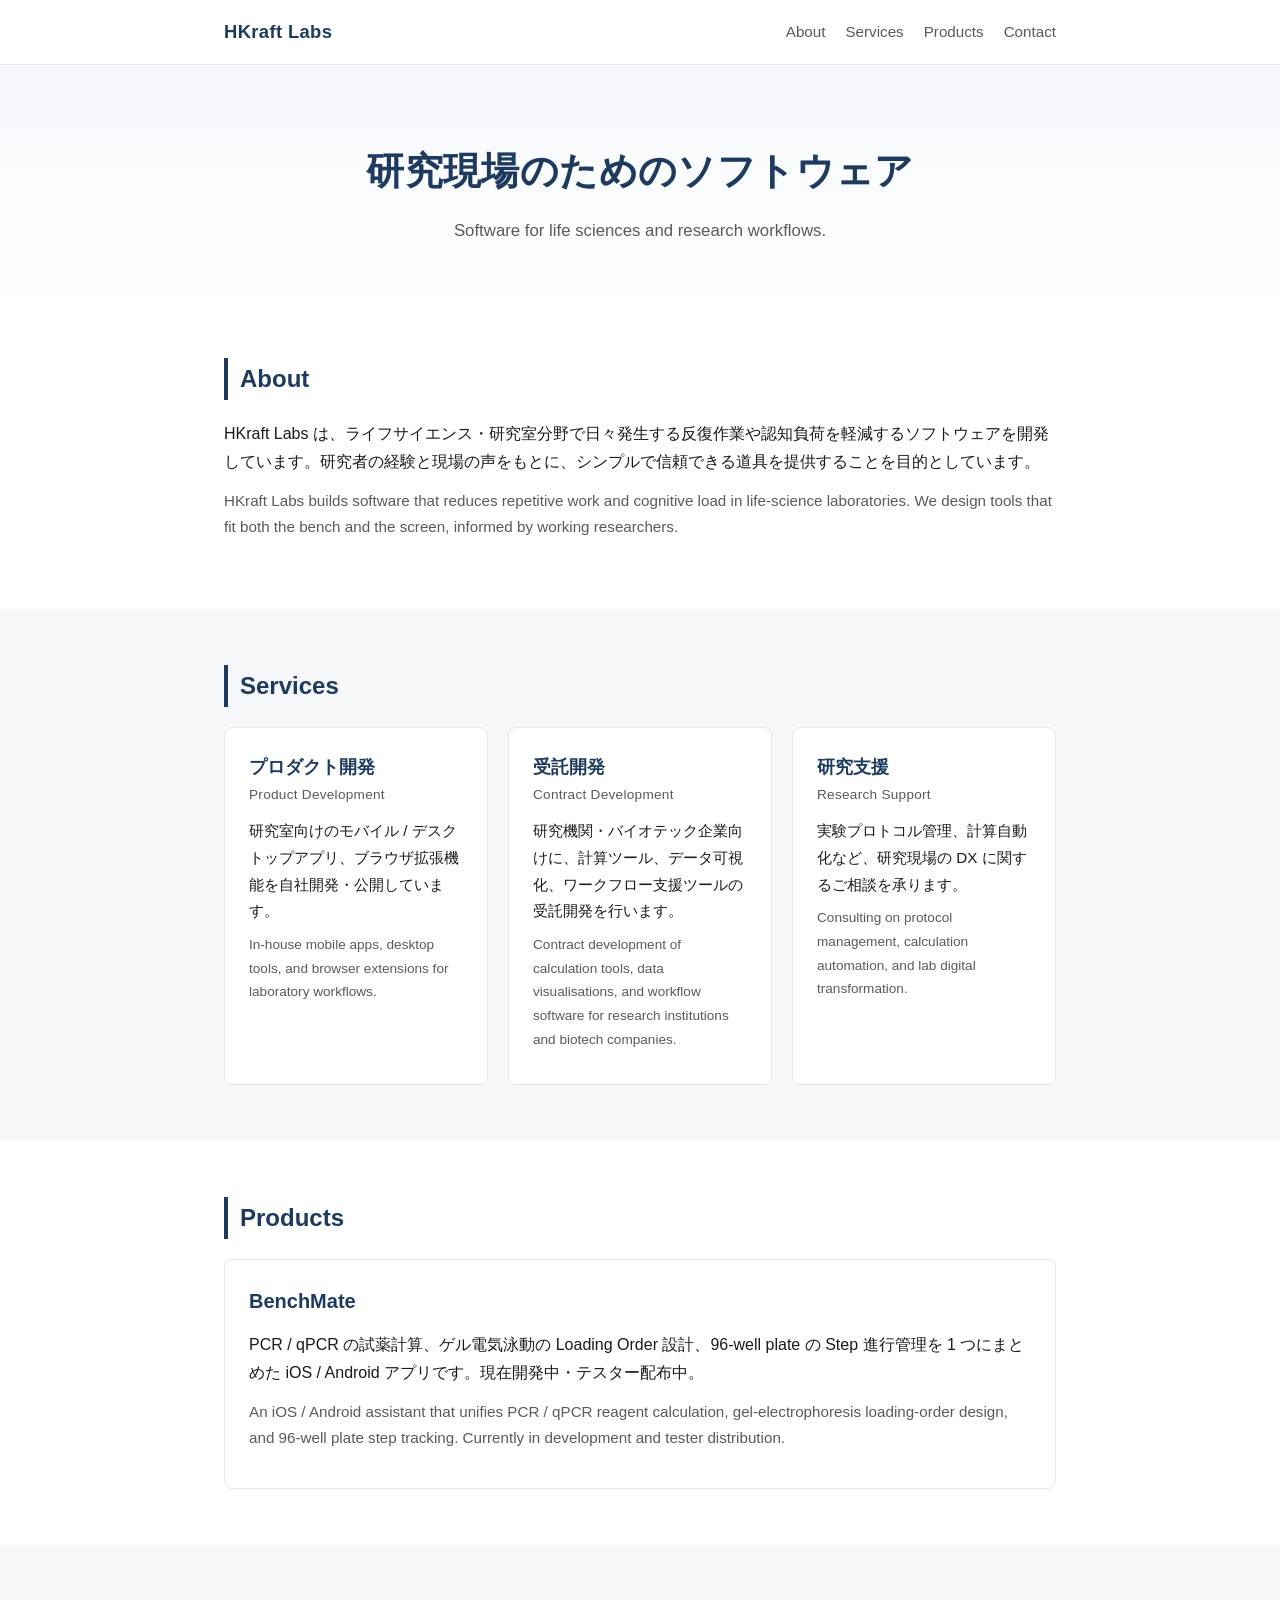
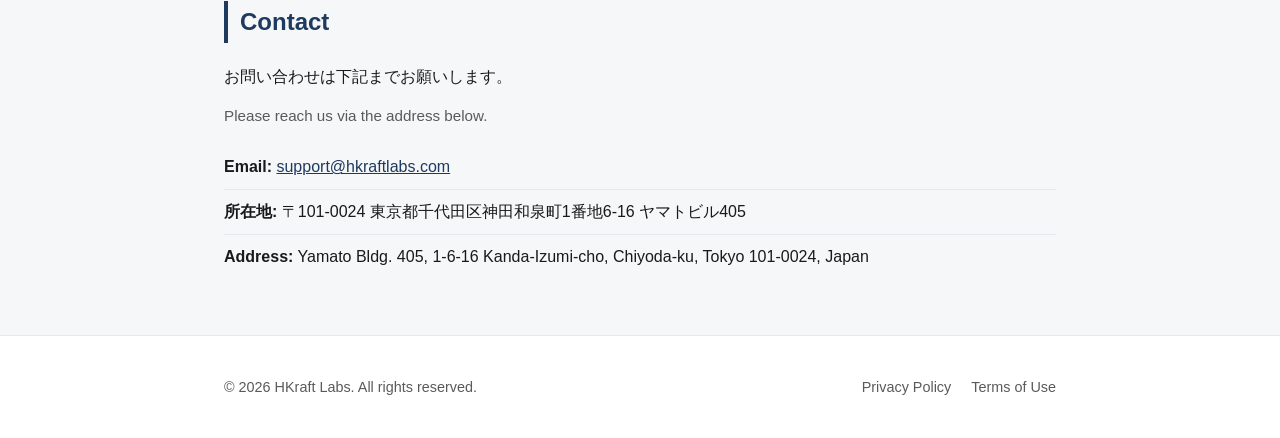
==== index.html @ 36276620 "Initial site: index, privacy, terms" ====
<!DOCTYPE html>
<html lang="ja">
<head>
<meta charset="UTF-8">
<meta name="viewport" content="width=device-width, initial-scale=1.0">
<title>HKraft Labs — 研究室向けソフトウェア / Software for life sciences</title>
<meta name="description" content="HKraft Labs はライフサイエンス・研究室分野向けのソフトウェア開発、受託開発、研究支援を行う組織です。HKraft Labs builds software, contract development, and research support for life-science laboratories.">
<meta name="theme-color" content="#1e3a5f">
<link rel="stylesheet" href="styles.css">
</head>
<body>
<header class="site-header">
  <div class="container header-inner">
    <a href="/" class="logo">HKraft Labs</a>
    <nav class="site-nav">
      <a href="#about">About</a>
      <a href="#services">Services</a>
      <a href="#products">Products</a>
      <a href="#contact">Contact</a>
    </nav>
  </div>
</header>

<main>
  <section class="hero">
    <div class="container">
      <h1>研究現場のためのソフトウェア</h1>
      <p class="lead">Software for life sciences and research workflows.</p>
    </div>
  </section>

  <section id="about" class="section">
    <div class="container">
      <h2>About</h2>
      <p>HKraft Labs は、ライフサイエンス・研究室分野で日々発生する反復作業や認知負荷を軽減するソフトウェアを開発しています。研究者の経験と現場の声をもとに、シンプルで信頼できる道具を提供することを目的としています。</p>
      <p class="en">HKraft Labs builds software that reduces repetitive work and cognitive load in life-science laboratories. We design tools that fit both the bench and the screen, informed by working researchers.</p>
    </div>
  </section>

  <section id="services" class="section section-alt">
    <div class="container">
      <h2>Services</h2>
      <div class="cards">
        <article class="card">
          <h3>プロダクト開発<br><span class="card-en">Product Development</span></h3>
          <p>研究室向けのモバイル / デスクトップアプリ、ブラウザ拡張機能を自社開発・公開しています。</p>
          <p class="en">In-house mobile apps, desktop tools, and browser extensions for laboratory workflows.</p>
        </article>
        <article class="card">
          <h3>受託開発<br><span class="card-en">Contract Development</span></h3>
          <p>研究機関・バイオテック企業向けに、計算ツール、データ可視化、ワークフロー支援ツールの受託開発を行います。</p>
          <p class="en">Contract development of calculation tools, data visualisations, and workflow software for research institutions and biotech companies.</p>
        </article>
        <article class="card">
          <h3>研究支援<br><span class="card-en">Research Support</span></h3>
          <p>実験プロトコル管理、計算自動化など、研究現場の DX に関するご相談を承ります。</p>
          <p class="en">Consulting on protocol management, calculation automation, and lab digital transformation.</p>
        </article>
      </div>
    </div>
  </section>

  <section id="products" class="section">
    <div class="container">
      <h2>Products</h2>
      <article class="product">
        <h3>BenchMate</h3>
        <p>PCR / qPCR の試薬計算、ゲル電気泳動の Loading Order 設計、96-well plate の Step 進行管理を 1 つにまとめた iOS / Android アプリです。現在開発中・テスター配布中。</p>
        <p class="en">An iOS / Android assistant that unifies PCR / qPCR reagent calculation, gel-electrophoresis loading-order design, and 96-well plate step tracking. Currently in development and tester distribution.</p>
      </article>
    </div>
  </section>

  <section id="contact" class="section section-alt">
    <div class="container">
      <h2>Contact</h2>
      <p>お問い合わせは下記までお願いします。</p>
      <p class="en">Please reach us via the address below.</p>
      <ul class="contact-list">
        <li><strong>Email:</strong> <a href="mailto:support@hkraftlabs.com">support@hkraftlabs.com</a></li>
        <li><strong>所在地:</strong> 〒101-0024 東京都千代田区神田和泉町1番地6-16 ヤマトビル405</li>
        <li><strong>Address:</strong> Yamato Bldg. 405, 1-6-16 Kanda-Izumi-cho, Chiyoda-ku, Tokyo 101-0024, Japan</li>
      </ul>
    </div>
  </section>
</main>

<footer class="site-footer">
  <div class="container footer-inner">
    <p>&copy; 2026 HKraft Labs. All rights reserved.</p>
    <nav class="footer-nav">
      <a href="privacy.html">Privacy Policy</a>
      <a href="terms.html">Terms of Use</a>
    </nav>
  </div>
</footer>
</body>
</html>
---- styles.css ----
:root {
  --color-text: #1a1a1a;
  --color-text-muted: #5a5a5a;
  --color-bg: #ffffff;
  --color-bg-alt: #f6f7f9;
  --color-primary: #1e3a5f;
  --color-primary-hover: #294f80;
  --color-border: #e5e7eb;
  --max-width: 880px;
  --radius: 8px;
}

* { box-sizing: border-box; }

html {
  -webkit-text-size-adjust: 100%;
  scroll-behavior: smooth;
}

body {
  margin: 0;
  font-family: -apple-system, BlinkMacSystemFont, "Helvetica Neue", "Hiragino Sans", "Hiragino Kaku Gothic ProN", "Yu Gothic UI", "Meiryo", sans-serif;
  font-size: 16px;
  line-height: 1.75;
  color: var(--color-text);
  background: var(--color-bg);
}

.container {
  max-width: var(--max-width);
  margin: 0 auto;
  padding: 0 24px;
}

/* Header */
.site-header {
  border-bottom: 1px solid var(--color-border);
  background: var(--color-bg);
}
.header-inner {
  display: flex;
  align-items: center;
  justify-content: space-between;
  min-height: 64px;
  padding-top: 12px;
  padding-bottom: 12px;
  gap: 16px;
  flex-wrap: wrap;
}
.logo {
  font-weight: 700;
  font-size: 1.15rem;
  letter-spacing: 0.02em;
  color: var(--color-primary);
  text-decoration: none;
}
.site-nav {
  display: flex;
  gap: 20px;
  flex-wrap: wrap;
}
.site-nav a {
  color: var(--color-text-muted);
  text-decoration: none;
  font-size: 0.95rem;
}
.site-nav a:hover {
  color: var(--color-primary);
}

/* Hero */
.hero {
  background: linear-gradient(180deg, #f6f8fc 0%, #ffffff 100%);
  padding: 72px 0 56px;
  text-align: center;
}
.hero h1 {
  margin: 0 0 12px;
  font-size: clamp(1.7rem, 4vw, 2.4rem);
  font-weight: 700;
  color: var(--color-primary);
  letter-spacing: 0.01em;
}
.hero .lead {
  margin: 0;
  font-size: 1.05rem;
  color: var(--color-text-muted);
}

/* Sections */
.section {
  padding: 56px 0;
}
.section-alt {
  background: var(--color-bg-alt);
}
.section h2 {
  margin: 0 0 20px;
  font-size: 1.5rem;
  font-weight: 700;
  color: var(--color-primary);
  border-left: 4px solid var(--color-primary);
  padding-left: 12px;
}
.section p {
  margin: 0 0 12px;
}
.section p.en {
  color: var(--color-text-muted);
  font-size: 0.95rem;
}

/* Cards */
.cards {
  display: grid;
  grid-template-columns: repeat(auto-fit, minmax(240px, 1fr));
  gap: 20px;
  margin-top: 8px;
}
.card {
  background: var(--color-bg);
  border: 1px solid var(--color-border);
  border-radius: var(--radius);
  padding: 24px;
}
.card h3 {
  margin: 0 0 12px;
  font-size: 1.1rem;
  color: var(--color-primary);
}
.card-en {
  display: block;
  font-size: 0.85rem;
  font-weight: 400;
  color: var(--color-text-muted);
  letter-spacing: 0.02em;
}
.card p {
  margin: 0 0 8px;
  font-size: 0.95rem;
}
.card p.en {
  color: var(--color-text-muted);
  font-size: 0.85rem;
}

/* Product */
.product {
  background: var(--color-bg);
  border: 1px solid var(--color-border);
  border-radius: var(--radius);
  padding: 24px;
}
.product h3 {
  margin: 0 0 12px;
  font-size: 1.25rem;
  color: var(--color-primary);
}

/* Contact list */
.contact-list {
  list-style: none;
  padding: 0;
  margin: 16px 0 0;
}
.contact-list li {
  padding: 8px 0;
  border-bottom: 1px solid var(--color-border);
}
.contact-list li:last-child {
  border-bottom: 0;
}
.contact-list a {
  color: var(--color-primary);
}
.placeholder {
  color: #a16207;
  font-style: italic;
}

/* Legal pages */
.legal {
  padding: 56px 0;
}
.legal h1 {
  margin: 0 0 8px;
  font-size: 1.7rem;
  color: var(--color-primary);
}
.legal h2 {
  margin: 32px 0 12px;
  font-size: 1.15rem;
  color: var(--color-primary);
}
.legal .effective {
  margin: 0 0 28px;
  color: var(--color-text-muted);
  font-size: 0.9rem;
}
.legal p {
  margin: 0 0 12px;
}
.legal ul {
  margin: 0 0 12px 1.2em;
  padding: 0;
}
.legal hr {
  margin: 56px 0;
  border: 0;
  border-top: 1px solid var(--color-border);
}

/* Footer */
.site-footer {
  border-top: 1px solid var(--color-border);
  padding: 24px 0;
  background: var(--color-bg);
  font-size: 0.9rem;
  color: var(--color-text-muted);
}
.footer-inner {
  display: flex;
  flex-wrap: wrap;
  gap: 12px;
  justify-content: space-between;
  align-items: center;
}
.footer-nav {
  display: flex;
  gap: 20px;
  flex-wrap: wrap;
}
.footer-nav a {
  color: var(--color-text-muted);
  text-decoration: none;
}
.footer-nav a:hover {
  color: var(--color-primary);
}

/* Links */
a {
  color: var(--color-primary);
}
a:hover {
  color: var(--color-primary-hover);
}

/* Small screens */
@media (max-width: 600px) {
  .header-inner { min-height: auto; }
  .hero { padding: 48px 0 36px; }
  .section { padding: 40px 0; }
  .legal { padding: 40px 0; }
}
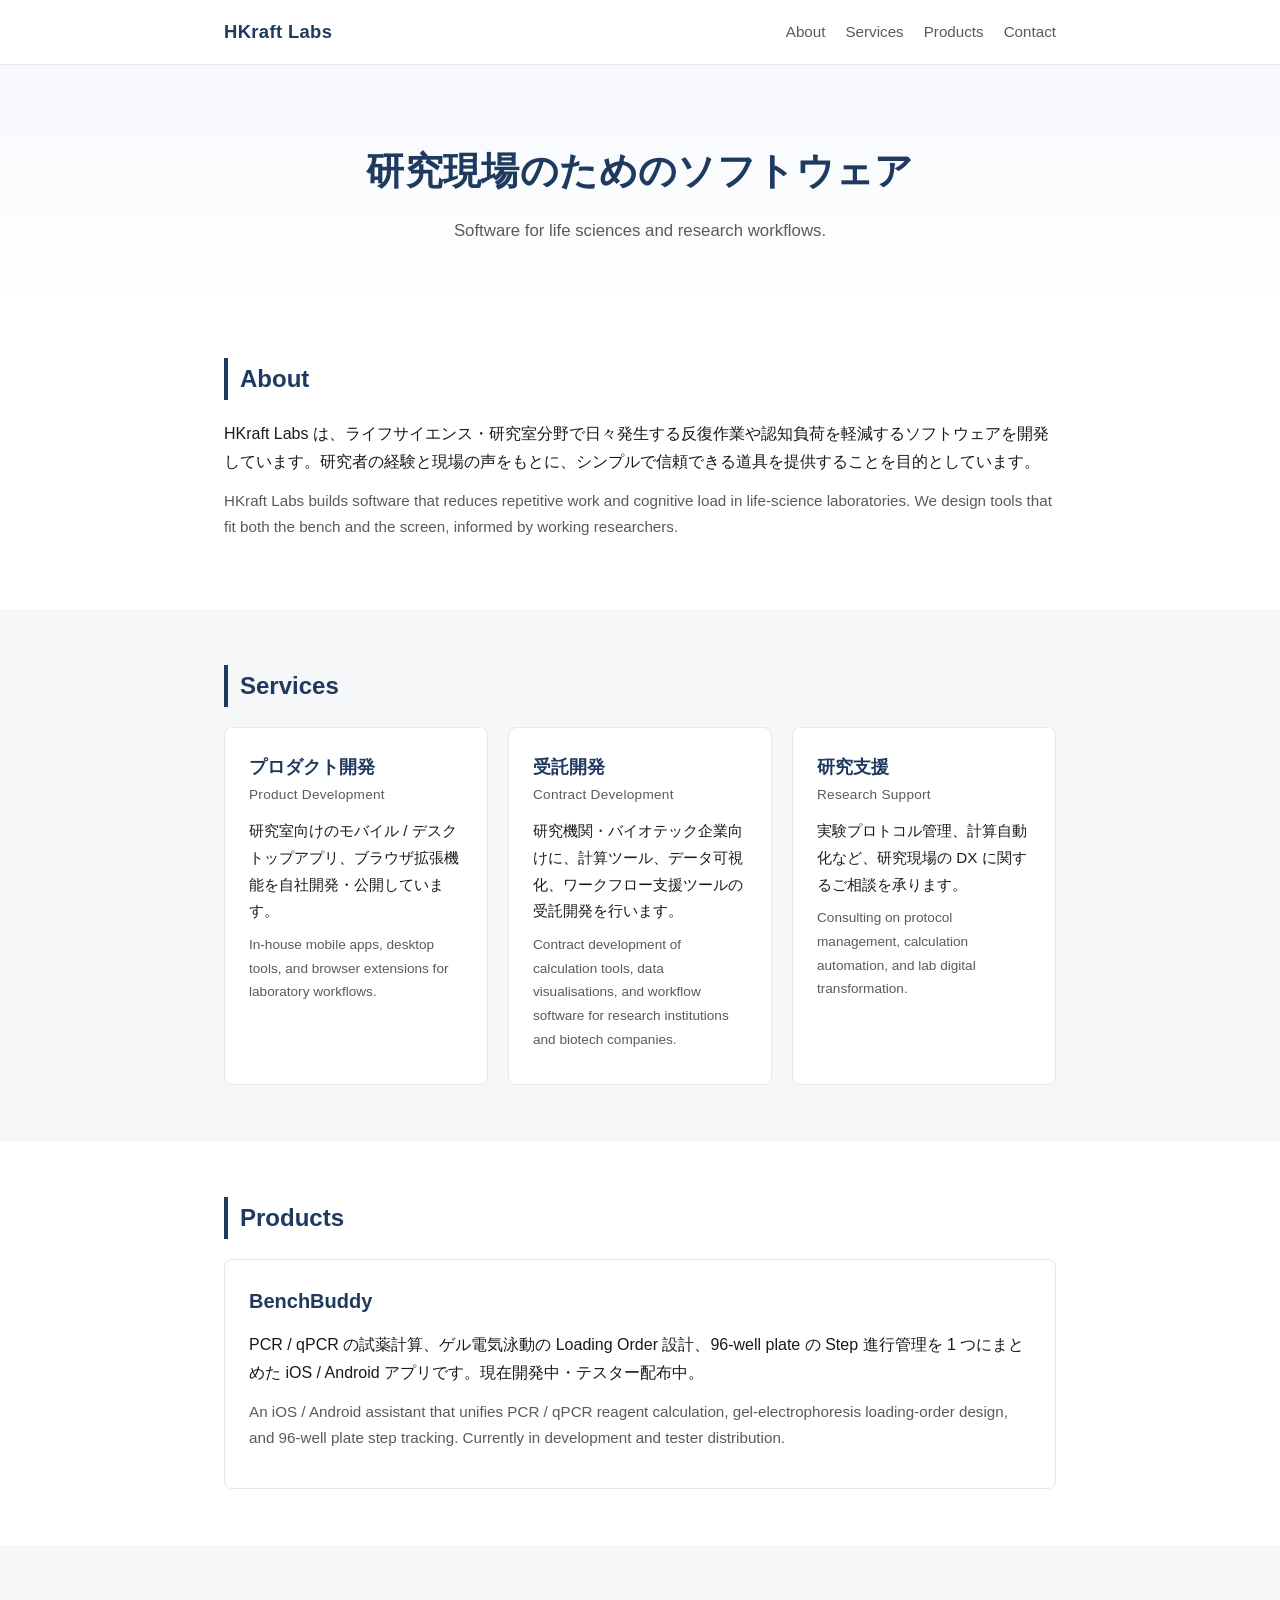
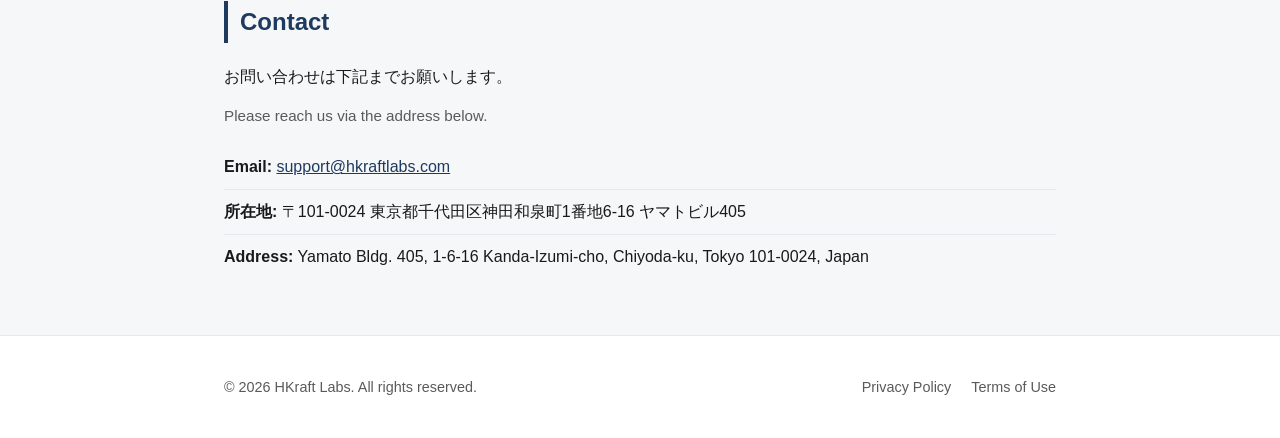
==== commit c2e4e62a: "Rename product to BenchBuddy; expand privacy policy for AdMob/ATT - index.html: BenchMate -> BenchBu" ====
--- a/index.html
+++ b/index.html
@@ -64,7 +64,7 @@
     <div class="container">
       <h2>Products</h2>
       <article class="product">
-        <h3>BenchMate</h3>
+        <h3>BenchBuddy</h3>
         <p>PCR / qPCR の試薬計算、ゲル電気泳動の Loading Order 設計、96-well plate の Step 進行管理を 1 つにまとめた iOS / Android アプリです。現在開発中・テスター配布中。</p>
         <p class="en">An iOS / Android assistant that unifies PCR / qPCR reagent calculation, gel-electrophoresis loading-order design, and 96-well plate step tracking. Currently in development and tester distribution.</p>
       </article>
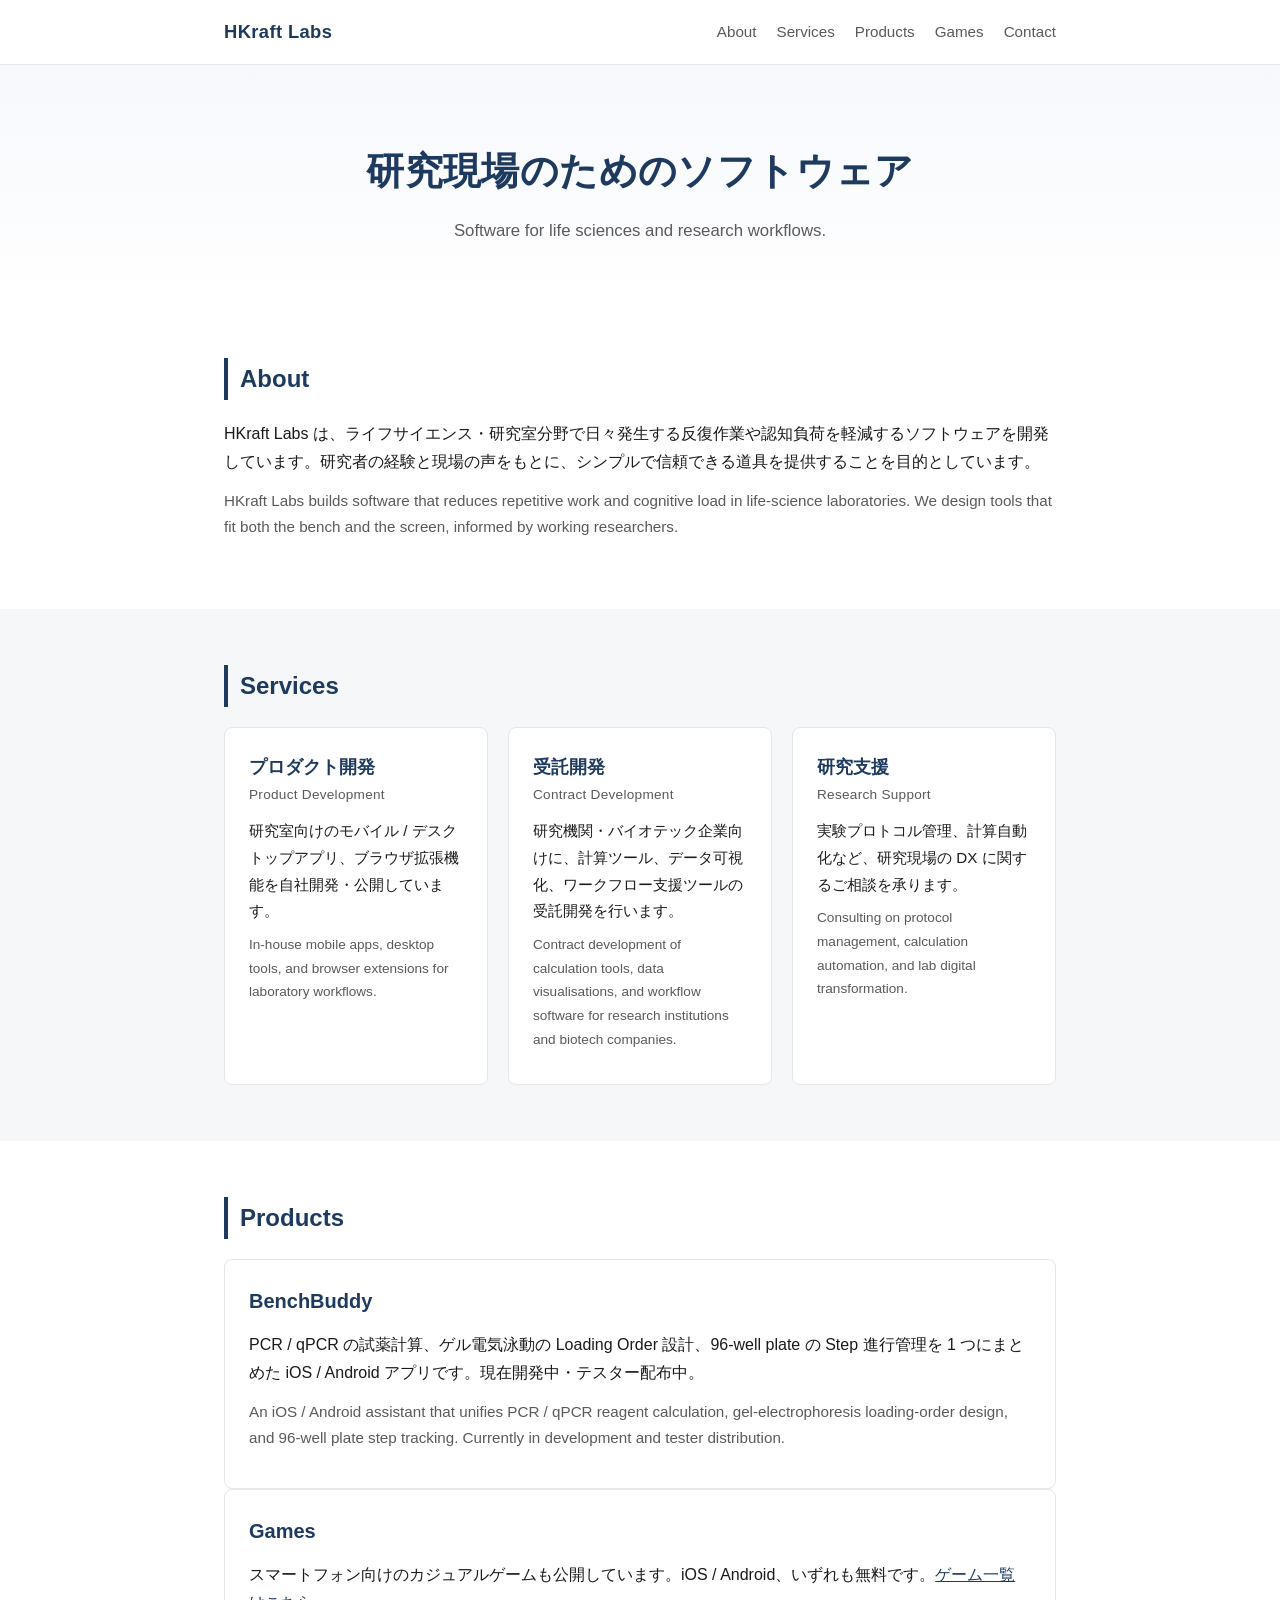
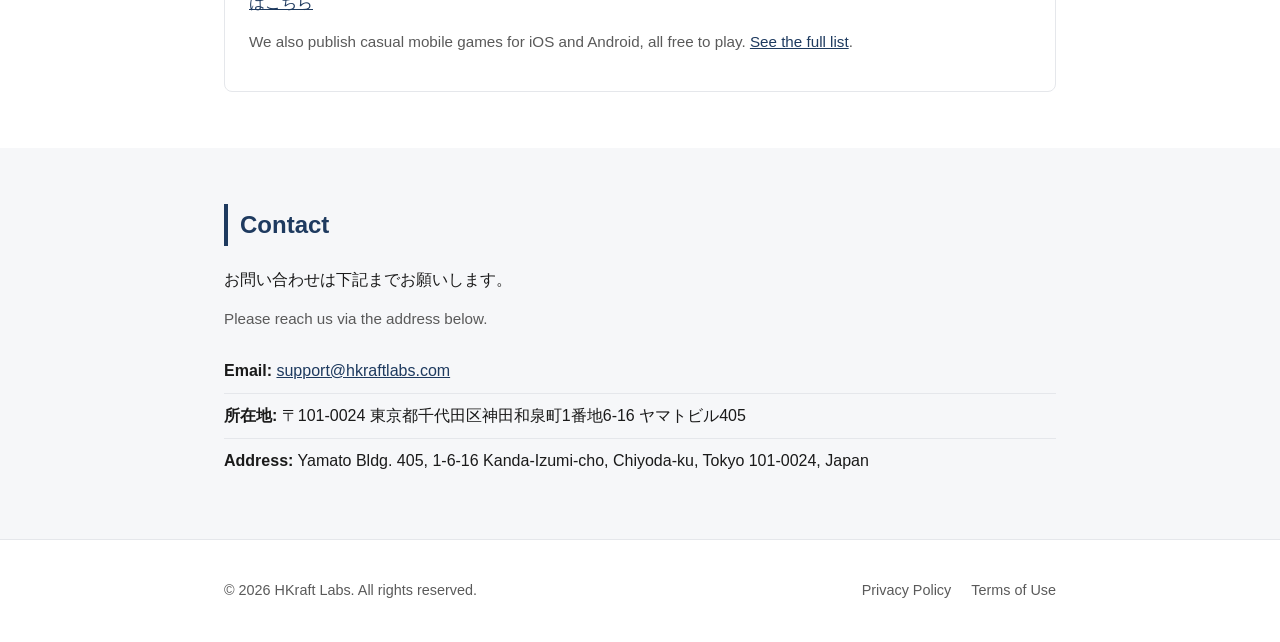
==== commit 3ebdfde5: "site: link the games page from the top page The top page had no link to /games/ at all — not in the " ====
--- a/index.html
+++ b/index.html
@@ -16,6 +16,7 @@
       <a href="#about">About</a>
       <a href="#services">Services</a>
       <a href="#products">Products</a>
+      <a href="/games/">Games</a>
       <a href="#contact">Contact</a>
     </nav>
   </div>
@@ -68,6 +69,11 @@
         <p>PCR / qPCR の試薬計算、ゲル電気泳動の Loading Order 設計、96-well plate の Step 進行管理を 1 つにまとめた iOS / Android アプリです。現在開発中・テスター配布中。</p>
         <p class="en">An iOS / Android assistant that unifies PCR / qPCR reagent calculation, gel-electrophoresis loading-order design, and 96-well plate step tracking. Currently in development and tester distribution.</p>
       </article>
+      <article class="product">
+        <h3>Games</h3>
+        <p>スマートフォン向けのカジュアルゲームも公開しています。iOS / Android、いずれも無料です。<a href="/games/">ゲーム一覧はこちら</a></p>
+        <p class="en">We also publish casual mobile games for iOS and Android, all free to play. <a href="/games/">See the full list</a>.</p>
+      </article>
     </div>
   </section>
 
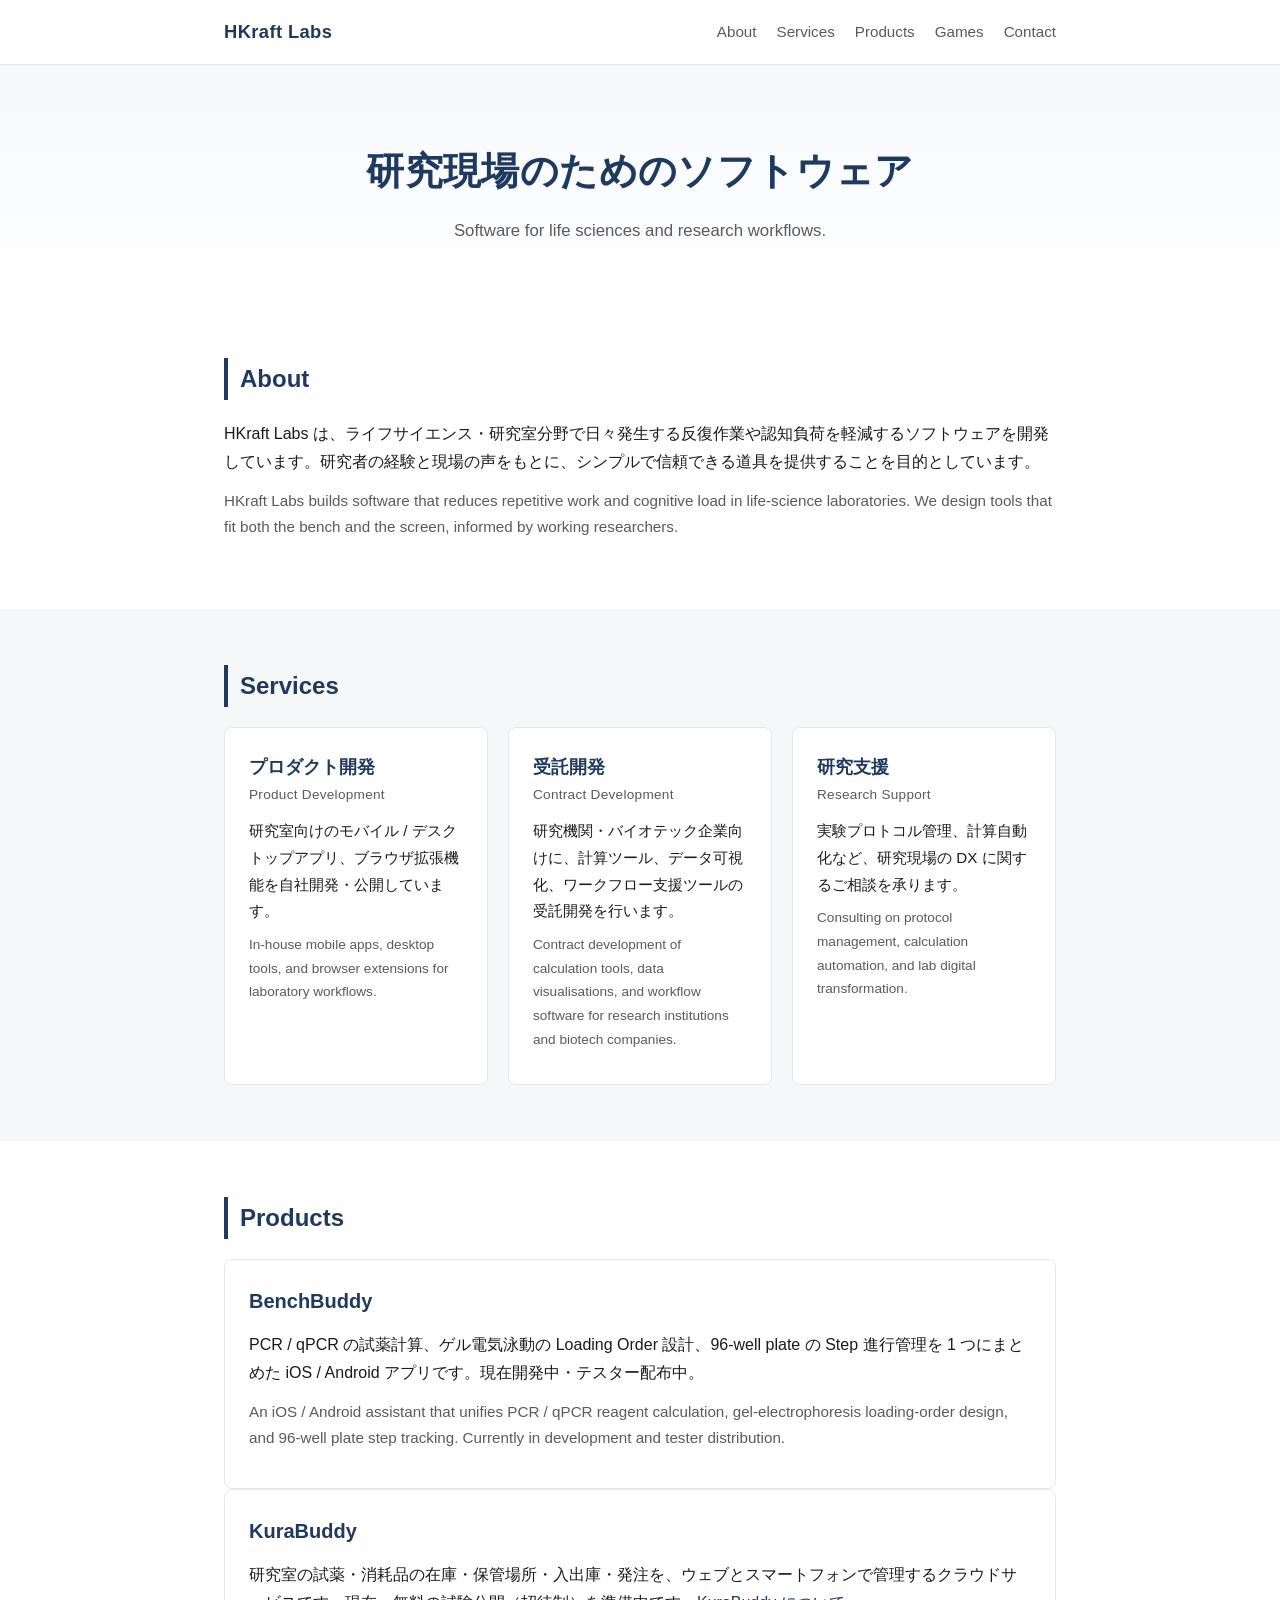
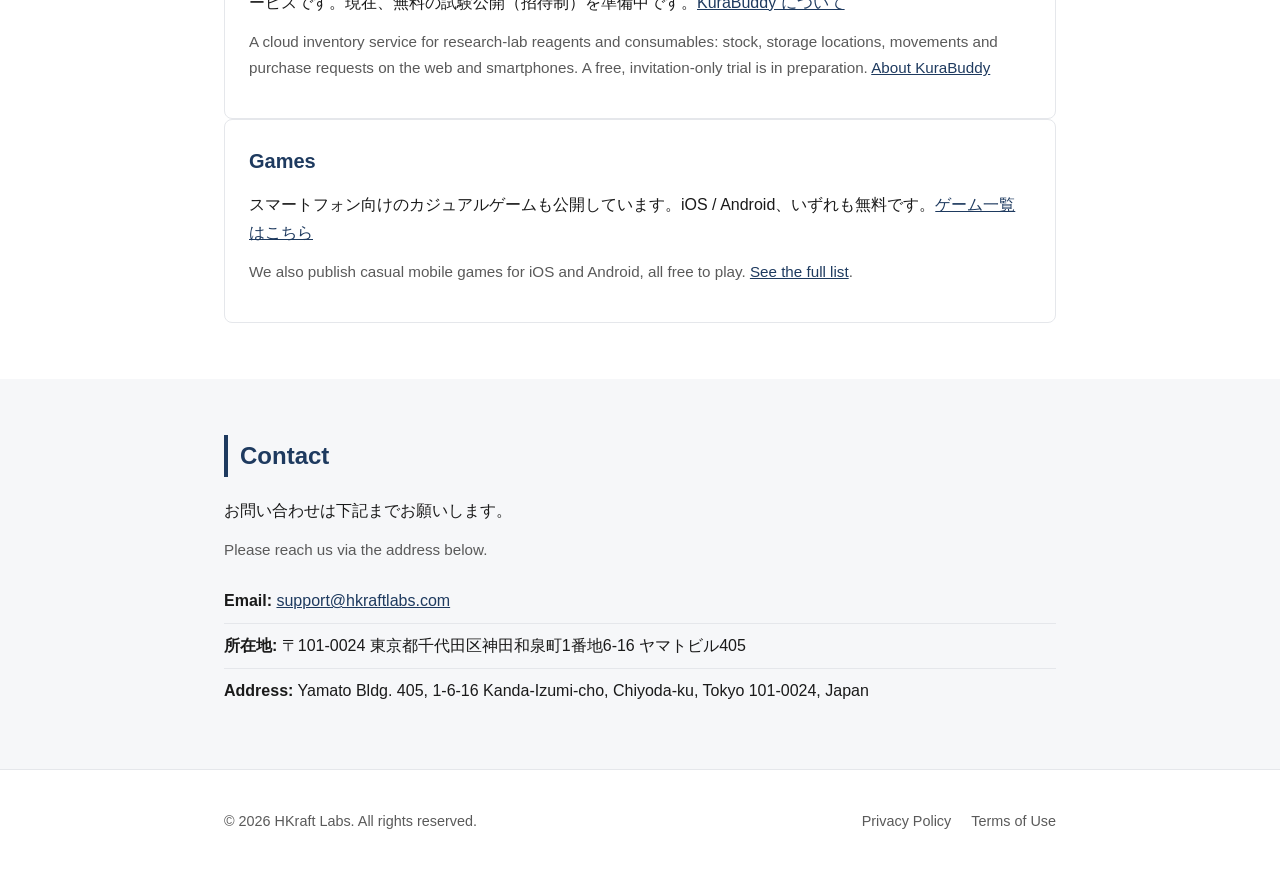
==== commit 05cfa652: "Add the KuraBuddy product page Co-Authored-By: Claude Opus 5.5 <noreply@anthropic.com> Claude-Sessio" ====
--- a/index.html
+++ b/index.html
@@ -70,6 +70,11 @@
         <p class="en">An iOS / Android assistant that unifies PCR / qPCR reagent calculation, gel-electrophoresis loading-order design, and 96-well plate step tracking. Currently in development and tester distribution.</p>
       </article>
       <article class="product">
+        <h3>KuraBuddy</h3>
+        <p>研究室の試薬・消耗品の在庫・保管場所・入出庫・発注を、ウェブとスマートフォンで管理するクラウドサービスです。現在、無料の試験公開（招待制）を準備中です。<a href="/kurabuddy/">KuraBuddy について</a></p>
+        <p class="en">A cloud inventory service for research-lab reagents and consumables: stock, storage locations, movements and purchase requests on the web and smartphones. A free, invitation-only trial is in preparation. <a href="/kurabuddy/">About KuraBuddy</a></p>
+      </article>
+      <article class="product">
         <h3>Games</h3>
         <p>スマートフォン向けのカジュアルゲームも公開しています。iOS / Android、いずれも無料です。<a href="/games/">ゲーム一覧はこちら</a></p>
         <p class="en">We also publish casual mobile games for iOS and Android, all free to play. <a href="/games/">See the full list</a>.</p>
